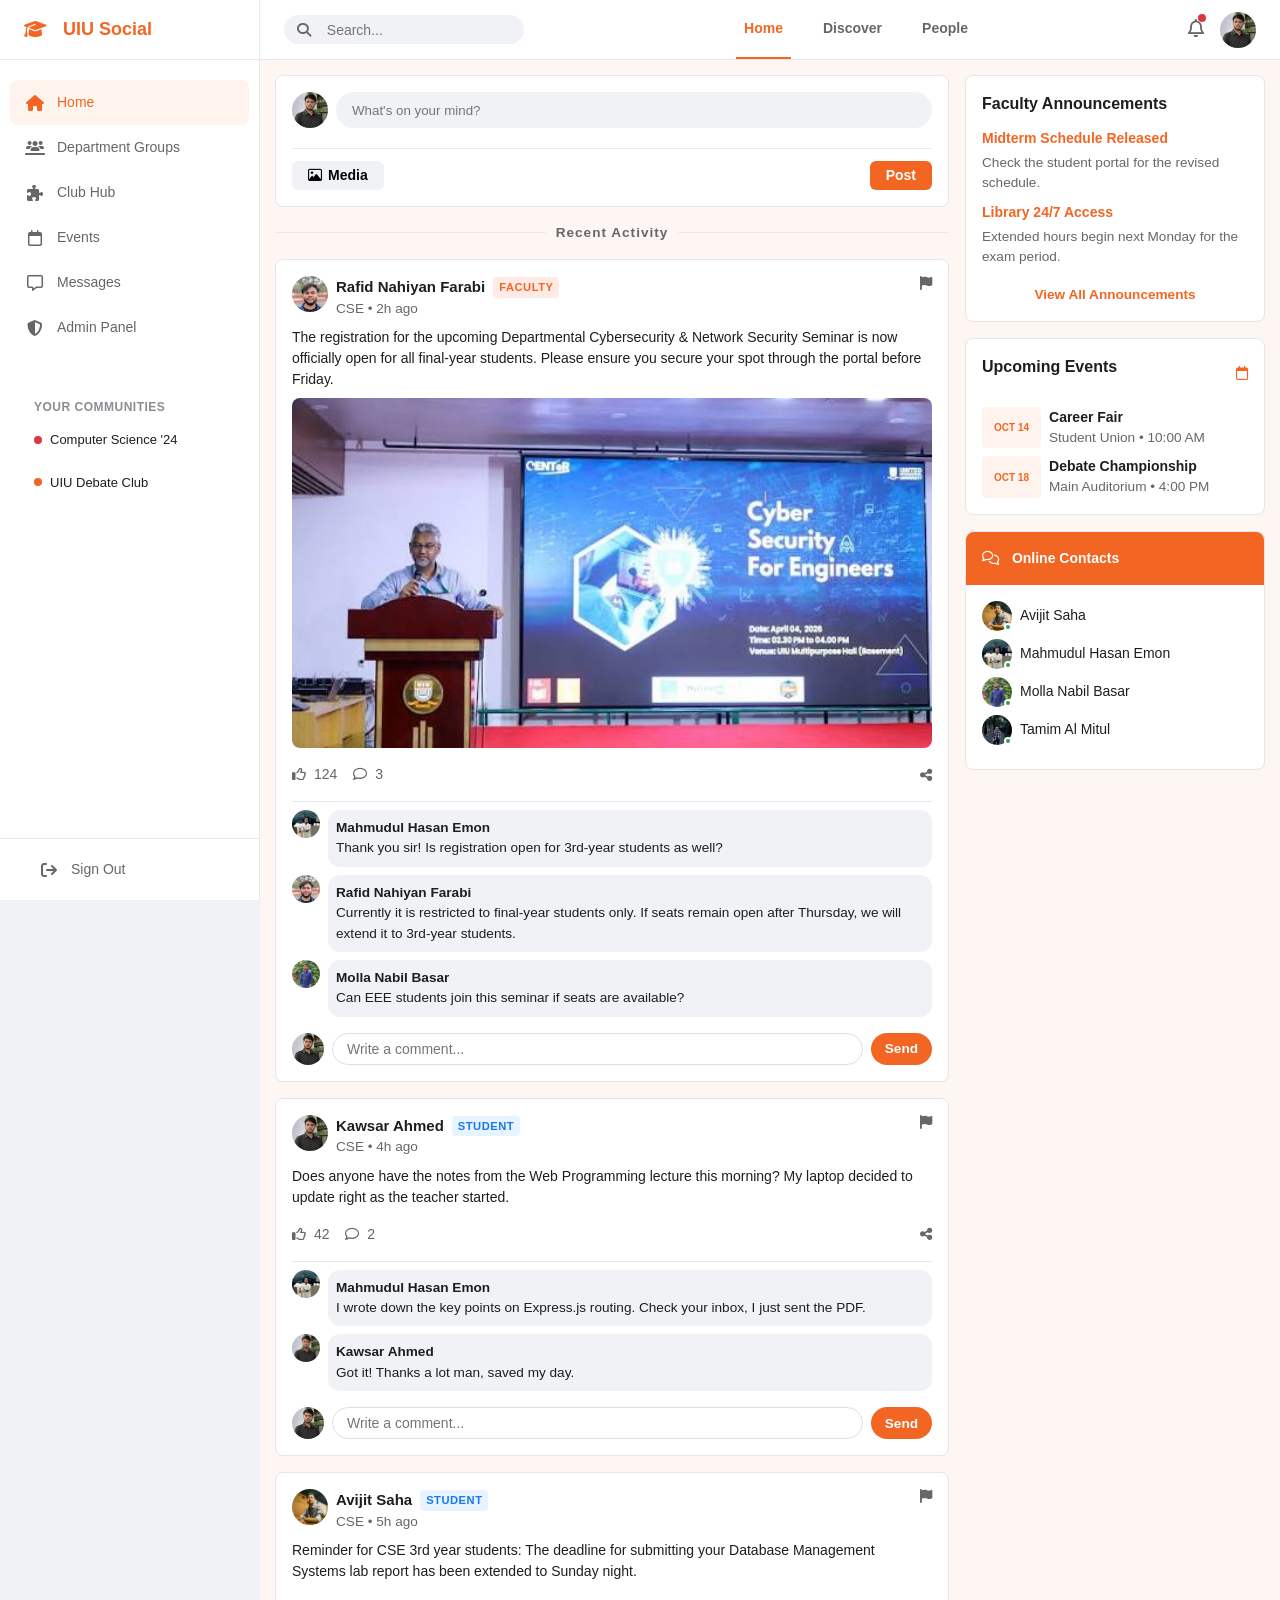
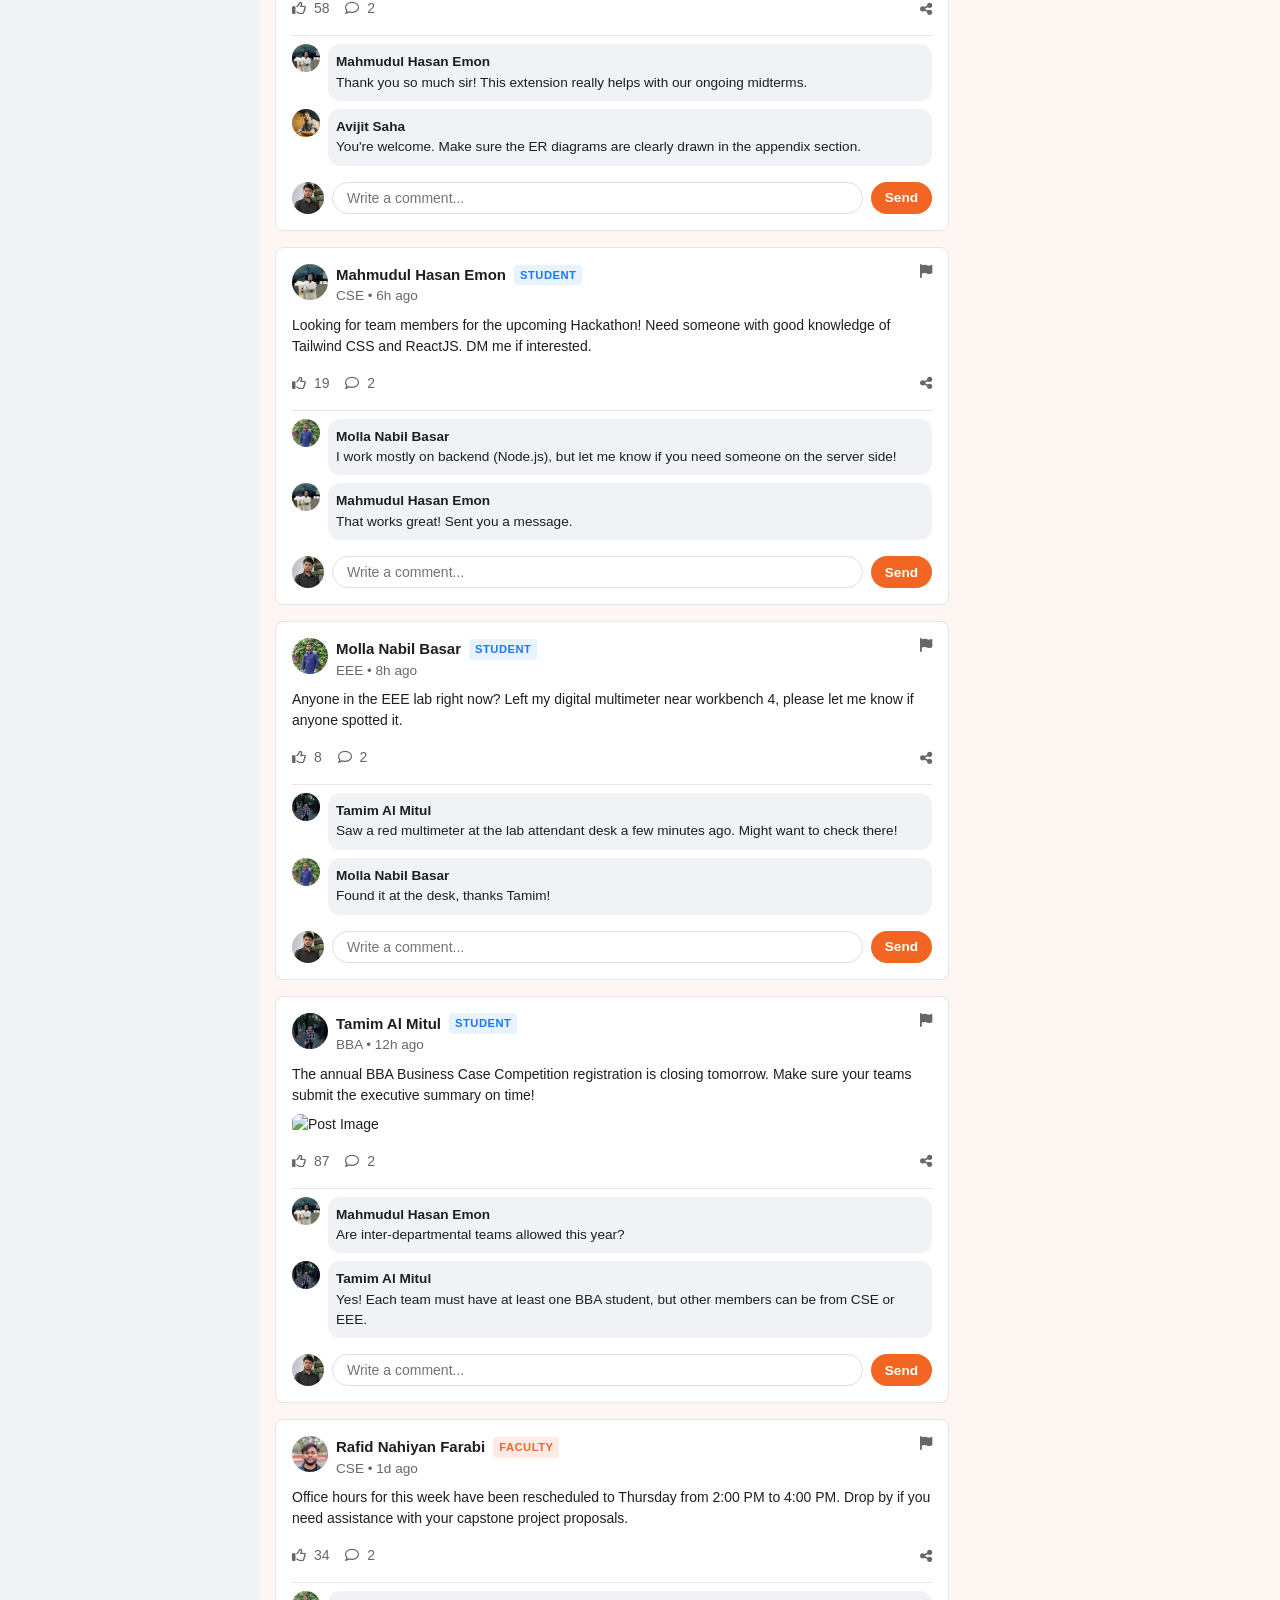
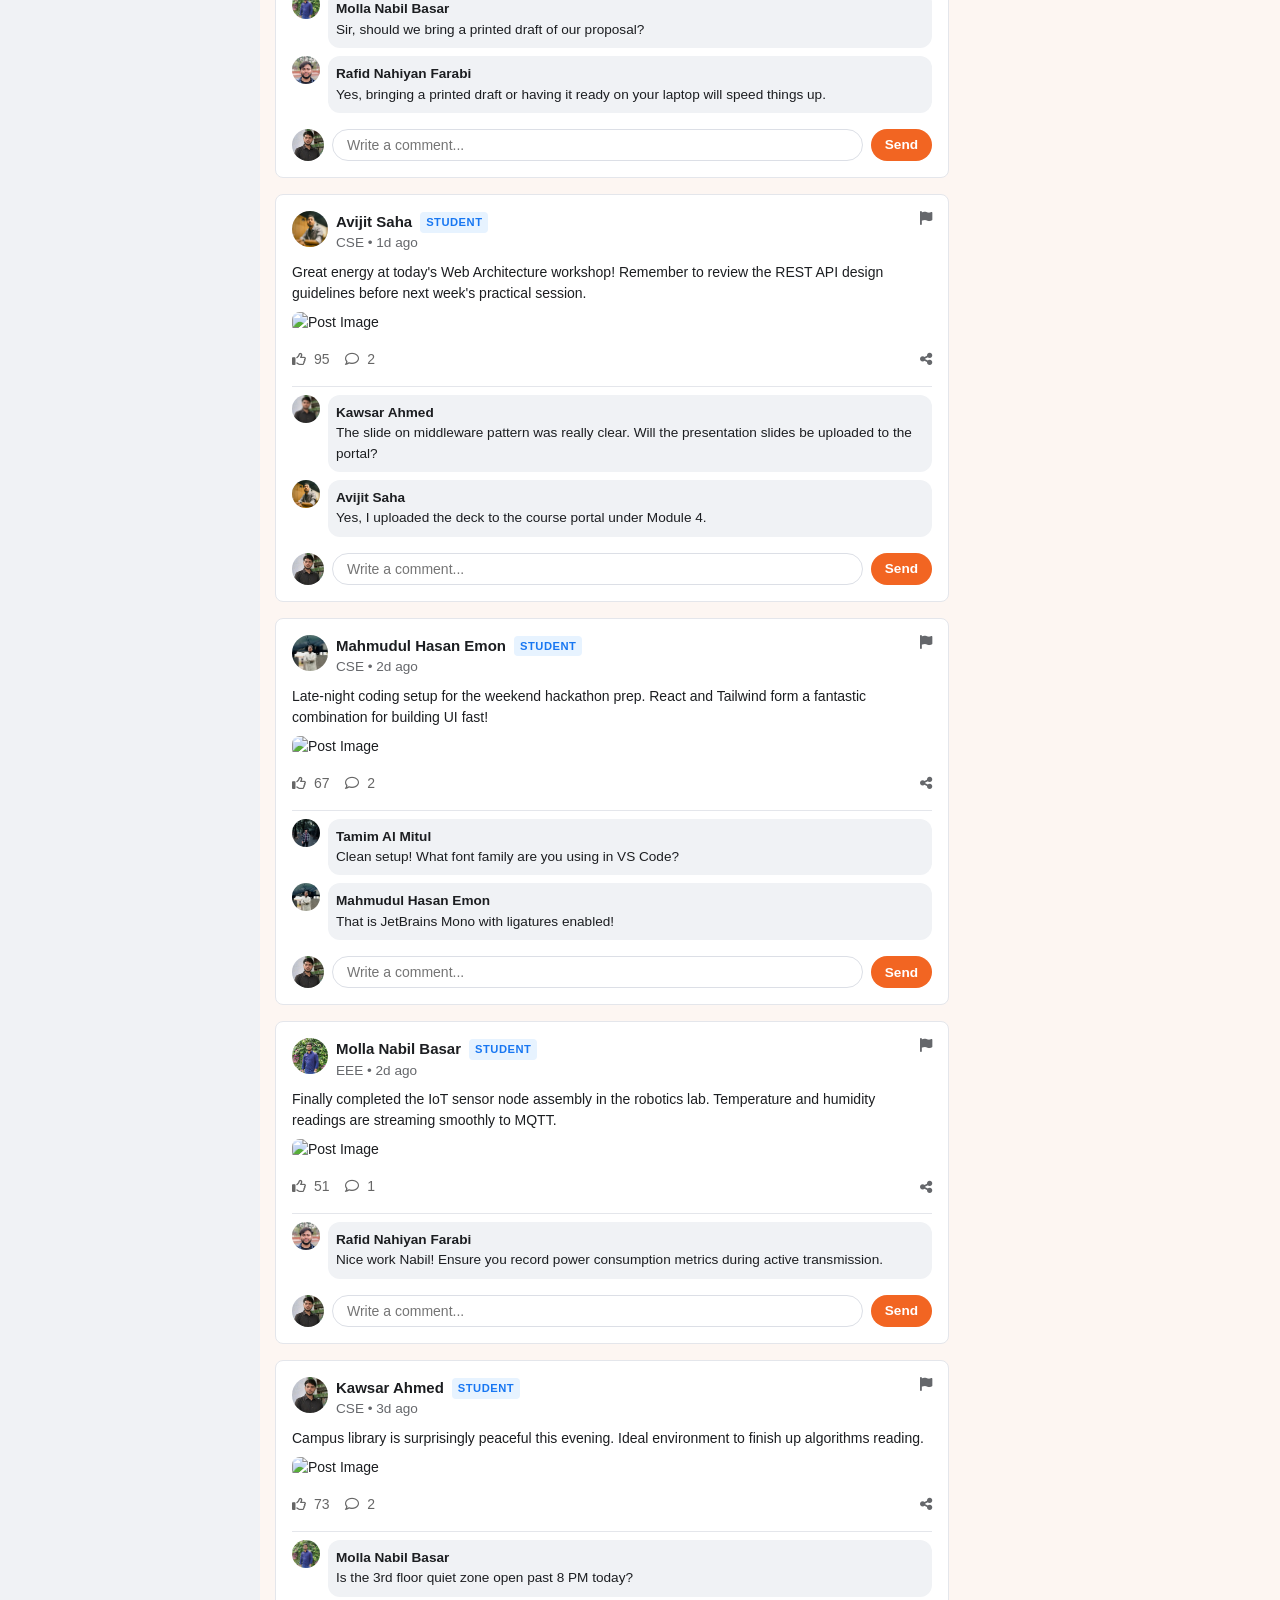
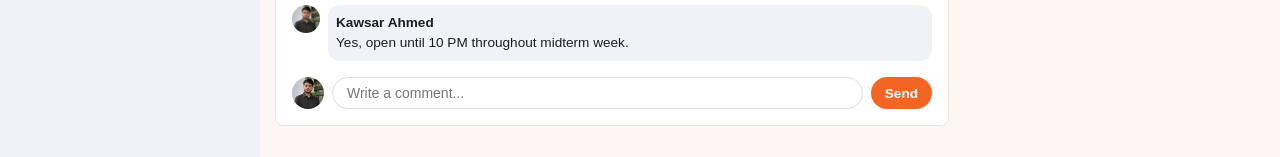
==== index.html @ 1beff81a "home feed, club hub, club detail, login, register, profile, and message page - home page feed with d" ====
<!DOCTYPE html>
<html lang="en">

<head>
    <meta charset="UTF-8">
    <meta name="viewport" content="width=device-width, initial-scale=1.0">
    <title>UIU Social - Home</title>
    <link rel="stylesheet" href="css/style.css">
    <link rel="stylesheet" href="https://cdnjs.cloudflare.com/ajax/libs/font-awesome/6.4.0/css/all.min.css">

</head>

<body>
    <div class="app-container">
        <!-- Sidebar -->
        <aside class="sidebar">
            <div class="sidebar-logo">
                <i class="fa-solid fa-graduation-cap mr-2 text-primary"></i>
                <div>
                    <a href="/index.html">UIU Social</a>
                    <!-- <div style="font-size: 10px; font-weight: normal; color: var(--text-muted); margin-top:2px; letter-spacing: 1px;">ACADEMIC COMMUNITY</div> -->
                </div>
            </div>
            <nav class="sidebar-nav">
                <a href="index.html" class="nav-item active">
                    <i class="fa-solid fa-house"></i> Home
                </a>
                <a href="groups.html" class="nav-item">
                    <i class="fa-solid fa-users-line"></i> Department Groups
                </a>
                <a href="club_hub.html" class="nav-item">
                    <i class="fa-solid fa-puzzle-piece"></i> Club Hub
                </a>
                <a href="events.html" class="nav-item">
                    <i class="fa-regular fa-calendar"></i> Events
                </a>
                <a href="messages.html" class="nav-item">
                    <i class="fa-regular fa-message"></i> Messages
                </a>
                <a href="admin.html" class="nav-item">
                    <i class="fa-solid fa-shield-halved"></i> Admin Panel
                </a>

                <div class="sidebar-section">
                    <h4 class="section-title">YOUR COMMUNITIES</h4>
                    <ul class="community-list">
                        <li><span class="dot text-danger"></span> Computer Science '24</li>
                        <li><span class="dot text-primary"></span> UIU Debate Club</li>
                    </ul>
                </div>
            </nav>
            <div class="sidebar-footer">
                <a href="login.html" class="nav-item sign-out text-danger">
                    <i class="fa-solid fa-arrow-right-from-bracket"></i> Sign Out
                </a>
            </div>
        </aside>

        <!-- Main Content -->
        <main class="main-content-container">
            <!-- Header -->
            <header class="top-header">
                <div class="search-bar">
                    <i class="fa-solid fa-magnifying-glass"></i>
                    <input type="text" placeholder="Search..." id="search-input">
                </div>

                <div class="header-nav-tabs">
                    <a href="#" class="tab active" data-view="home">Home</a>
                    <a href="#" class="tab" data-view="discover">Discover</a>
                    <a href="#" class="tab" data-view="people">People</a>
                </div>

                <div class="header-actions">
                    <div class="header-icon">
                        <i class="fa-regular fa-bell"></i>
                        <span class="notification-badge"></span>
                    </div>
                    <div class="header-user">
                        <img src="/assets/images/students/kawsar.png?img=11" alt="User Avatar" class="avatar">
                    </div>
                </div>
            </header>
            <div class="main-content">

                <!-- Page Content -->
                <div class="page-content d-flex justify-content-center gap-3">
                    <!-- Dynamic View Container -->
                    <div id="main-view-container" style="flex: 1;"></div>

                    <!-- Right Sidebar -->
                    <div class="right-sidebar" id="right-sidebar" style="max-width: 300px;">
                        <div class="card mb-3">
                            <h4 class="card-title">Faculty Announcements</h4>
                            <div class="announcement">
                                <div class="fw-600 text-primary mb-1">Midterm Schedule Released</div>
                                <p class="text-muted text-sm m-0">Check the student portal for the revised schedule.</p>
                            </div>
                            <div class="announcement mt-2">
                                <div class="fw-600 text-primary mb-1">Library 24/7 Access</div>
                                <p class="text-muted text-sm m-0">Extended hours begin next Monday for the exam period.
                                </p>
                            </div>
                            <div class="text-center mt-3">
                                <a href="#" class="text-primary fw-600 text-sm">View All Announcements</a>
                            </div>
                        </div>

                        <div class="card mb-3">
                            <div class="d-flex justify-content-between align-items-center mb-3">
                                <h4 class="card-title m-0">Upcoming Events</h4>
                                <i class="fa-regular fa-calendar text-primary"></i>
                            </div>
                            <div class="event-item d-flex gap-2 mb-2">
                                <div class="event-date fw-600 text-primary">
                                    <span>OCT 14</span>
                                </div>
                                <div>
                                    <div class="fw-600">Career Fair</div>
                                    <div class="text-muted text-sm">Student Union • 10:00 AM</div>
                                </div>
                            </div>
                            <div class="event-item d-flex gap-2">
                                <div class="event-date fw-600 text-primary">
                                    <span>OCT 18</span>
                                </div>
                                <div>
                                    <div class="fw-600">Debate Championship</div>
                                    <div class="text-muted text-sm">Main Auditorium • 4:00 PM</div>
                                </div>
                            </div>
                        </div>

                        <div class="card p-0">
                            <div class="p-3 bg-primary text-white"
                                style="border-radius: var(--radius-md) var(--radius-md) 0 0; background-color: var(--primary-color);">
                                <h4 class="m-0" style="color: #fff;"><i class="fa-regular fa-comments mr-2"></i> Online
                                    Contacts</h4>
                            </div>
                            <div class="p-3">
                                <div class="contact-item d-flex align-items-center gap-2 mb-2 user-profile-link"
                                    data-user-id="2">
                                    <div class="position-relative">
                                        <img src="/assets/images/students/avijit.png?img=15" class="avatar"
                                            style="width:30px;height:30px;" alt="Contact">
                                        <span class="online-indicator"></span>
                                    </div>
                                    <span>Avijit Saha</span>
                                </div>
                                <div class="contact-item d-flex align-items-center gap-2 mb-2 user-profile-link"
                                    data-user-id="3">
                                    <div class="position-relative">
                                        <img src="/assets/images/students/emon.png?img=20" class="avatar"
                                            style="width:30px;height:30px;" alt="Contact">
                                        <span class="online-indicator"></span>
                                    </div>
                                    <span>Mahmudul Hasan Emon</span>
                                </div>
                                <div class="contact-item d-flex align-items-center gap-2 mb-2 user-profile-link"
                                    data-user-id="4">
                                    <div class="position-relative">
                                        <img src="/assets/images/students/nabil.png?img=20" class="avatar"
                                            style="width:30px;height:30px;" alt="Contact">
                                        <span class="online-indicator"></span>
                                    </div>
                                    <span>Molla Nabil Basar</span>
                                </div>
                                <div class="contact-item d-flex align-items-center gap-2 mb-2 user-profile-link"
                                    data-user-id="5">
                                    <div class="position-relative">
                                        <img src="/assets/images/students/mitul.png?img=20" class="avatar"
                                            style="width:30px;height:30px;" alt="Contact">
                                        <span class="online-indicator"></span>
                                    </div>
                                    <span>Tamim Al Mitul</span>
                                </div>
                            </div>
                        </div>
                    </div>
                </div>
            </div>
        </main>
        <div class="people-grid" id="peopleCardsContainer">
            <!-- by js -->
        </div>
    </div>

    <!-- Report Modal -->
    <div id="reportModal" class="report-modal" style="display: none;">
        <div class="report-modal-content">
            <div class="report-modal-header">
                <h3><i class="fa-solid fa-flag" style="color: #dc3545;"></i> Report Post</h3>
                <button class="report-modal-close" id="reportModalClose">&times;</button>
            </div>
            <div class="report-modal-body">
                <p class="report-modal-subtitle">Why are you reporting this post?</p>

                <div class="report-options">
                    <label class="report-option">
                        <input type="radio" name="reportReason" value="spam">
                        <div class="report-option-content">
                            <i class="fa-solid fa-bullhorn"></i>
                            <div>
                                <span class="report-option-title">Spam / Advertising</span>
                                <span class="report-option-desc">Unsolicited commercial content or repetitive
                                    messages</span>
                            </div>
                        </div>
                    </label>

                    <label class="report-option">
                        <input type="radio" name="reportReason" value="harassment">
                        <div class="report-option-content">
                            <i class="fa-solid fa-user-slash"></i>
                            <div>
                                <span class="report-option-title">Harassment or Bullying</span>
                                <span class="report-option-desc">Targeted harassment, threats, or abusive
                                    behavior</span>
                            </div>
                        </div>
                    </label>

                    <label class="report-option">
                        <input type="radio" name="reportReason" value="copyright">
                        <div class="report-option-content">
                            <i class="fa-regular fa-copyright"></i>
                            <div>
                                <span class="report-option-title">Copyright Infringement</span>
                                <span class="report-option-desc">Unauthorized use of copyrighted material</span>
                            </div>
                        </div>
                    </label>

                    <label class="report-option">
                        <input type="radio" name="reportReason" value="hate_speech">
                        <div class="report-option-content">
                            <i class="fa-solid fa-circle-exclamation"></i>
                            <div>
                                <span class="report-option-title">Hate Speech</span>
                                <span class="report-option-desc">Content that promotes discrimination or
                                    hostility</span>
                            </div>
                        </div>
                    </label>

                    <label class="report-option">
                        <input type="radio" name="reportReason" value="misinformation">
                        <div class="report-option-content">
                            <i class="fa-solid fa-triangle-exclamation"></i>
                            <div>
                                <span class="report-option-title">Misinformation</span>
                                <span class="report-option-desc">False or misleading information</span>
                            </div>
                        </div>
                    </label>

                    <label class="report-option">
                        <input type="radio" name="reportReason" value="other">
                        <div class="report-option-content">
                            <i class="fa-solid fa-ellipsis"></i>
                            <div>
                                <span class="report-option-title">Other</span>
                                <span class="report-option-desc">Something not covered above</span>
                            </div>
                        </div>
                    </label>
                </div>

                <div class="report-additional-details" id="reportAdditionalDetails" style="display: none;">
                    <label for="reportDetails">Additional details (optional):</label>
                    <textarea id="reportDetails" placeholder="Provide more information about this report..."
                        rows="3"></textarea>
                </div>
            </div>
            <div class="report-modal-footer">
                <button class="btn btn-outline" id="reportCancelBtn">Cancel</button>
                <button class="btn btn-danger" id="reportSubmitBtn">
                    <i class="fa-solid fa-flag" style="margin-right: 10px;"></i> Submit Report
                </button>
            </div>
        </div>
    </div>

    <script src="js/utils.js"></script>
    <script src="js/main.js"></script>
</body>

</html>
---- css/style.css ----
@import url('https://fonts.googleapis.com/css2?family=Inter:wght@300;400;500;600;700&display=swap');

:root {
  --primary-color: #f06522;
  --primary-hover: #d95a1e;
  --secondary-color: #f7f9fa;
  --text-main: #222222;
  --text-muted: #666666;
  --text-light: #999999;
  --bg-body: #f4f7f6;
  --bg-surface: #ffffff;
  --border-color: #eaeaea;
  --danger-color: #dc3545;
  --success-color: #28a745;
  --warning-color: #ffc107;
  --info-color: #17a2b8;
  --badge-faculty-bg: #e9ecef;
  --badge-faculty-text: #6c757d;
  --badge-student-bg: #cce5ff;
  --badge-student-text: #004085;
  --badge-alumni-bg: #f8d7da;
  --badge-alumni-text: #721c24;
  --font-family: 'Inter', sans-serif;
  --font-size-xs: 12px;
  --font-size-sm: 14px;
  --font-size-base: 16px;
  --font-size-lg: 18px;
  --font-size-xl: 20px;
  --font-size-xxl: 24px;
  --sidebar-width: 260px;
  --header-height: 70px;
  --radius-sm: 4px;
  --radius-md: 8px;
  --radius-lg: 12px;
  --radius-xl: 16px;
  --radius-round: 50%;
  --shadow-sm: 0 1px 2px rgba(0, 0, 0, 0.05);
  --shadow-md: 0 4px 6px rgba(0, 0, 0, 0.05);
  --shadow-lg: 0 10px 15px rgba(0, 0, 0, 0.05);
}

* {
  box-sizing: border-box;
  margin: 0;
  padding: 0;
}

body {
  font-family: var(--font-family);
  background-color: var(--bg-body);
  color: var(--text-main);
  font-size: var(--font-size-sm);
  line-height: 1.5;
  -webkit-font-smoothing: antialiased;
}

a {
  text-decoration: none;
  color: inherit;
}

ul,
ol {
  list-style: none;
}

img {
  max-width: 100%;
  height: auto;
  display: block;
}

button {
  cursor: pointer;
  font-family: inherit;
  border: none;
  background: none;
}

input,
textarea,
select {
  font-family: inherit;
}

.d-flex {
  display: flex;
}

.flex-column {
  flex-direction: column;
}

.align-items-center {
  align-items: center;
}

.justify-content-between {
  justify-content: space-between;
}

.justify-content-center {
  justify-content: center;
}

.gap-1 {
  gap: 8px;
}

.gap-2 {
  gap: 16px;
}

.gap-3 {
  gap: 24px;
}

.w-100 {
  width: 100%;
}

.h-100 {
  height: 100%;
}

.text-primary {
  color: var(--primary-color);
}

.text-muted {
  color: var(--text-muted);
}

.text-danger {
  color: var(--danger-color);
}

.text-success {
  color: var(--success-color);
}

.fw-500 {
  font-weight: 500;
}

.fw-600 {
  font-weight: 600;
}

.fw-700 {
  font-weight: 700;
}

.card {
  background-color: var(--bg-surface);
  border: 1px solid var(--border-color);
  border-radius: var(--radius-md);
  padding: 20px;
  display: flex;
  flex-direction: column;
}

.btn {
  display: inline-flex;
  align-items: center;
  justify-content: center;
  padding: 8px 16px;
  border-radius: var(--radius-sm);
  font-weight: 500;
  font-size: var(--font-size-sm);
  transition: all 0.2s ease;
}

.btn-primary {
  background-color: var(--primary-color);
  color: white;
}

.btn-primary:hover {
  background-color: var(--primary-hover);
}

.btn-outline {
  background-color: transparent;
  border: 1px solid var(--border-color);
  color: var(--text-main);
}

.btn-outline:hover {
  border-color: var(--primary-color);
  color: var(--primary-color);
}

.badge {
  padding: 4px 8px;
  border-radius: var(--radius-sm);
  font-size: 11px;
  font-weight: 600;
  text-transform: uppercase;
  letter-spacing: 0.5px;
}

.avatar {
  width: 40px;
  height: 40px;
  border-radius: var(--radius-round);
  object-fit: cover;
}

.app-container {
  display: flex;
  min-height: 100vh;
}

.sidebar {
  width: var(--sidebar-width);
  background-color: var(--bg-surface);
  border-right: 1px solid var(--border-color);
  display: flex;
  flex-direction: column;
  position: fixed;
  top: 0;
  left: 0;
  height: 100vh;
  z-index: 100;
  width: 260px;
}

.sidebar-logo {
  padding: 10px 24px;
  height: 60px;
  font-size: var(--font-size-lg);
  font-weight: 700;
  color: var(--primary-color);
  display: flex;
  align-items: center;
  gap: 8px;
  border-bottom: 1px solid var(--border-color);
}

.sidebar-nav {
  flex: 1;
  padding: 20px 10px;
  overflow-y: auto;
}

.nav-item {
  display: flex;
  align-items: center;
  gap: 12px;
  padding: 12px 15px;
  color: var(--text-muted);
  font-weight: 500;
  transition: all 0.2s;
}

.nav-item:hover {
  background-color: var(--secondary-color);
  color: var(--primary-color);
  border-radius: 8px;
}

.nav-item.active {
  color: var(--primary-color);
  background-color: #fff4ed;
  border-radius: 8px;
}

.nav-item i {
  width: 20px;
  text-align: center;
  font-size: 16px;
}

.sidebar-footer {
  padding: 8px 24px;
  border-top: 1px solid var(--border-color);
}

.top-header {
  height: var(--header-height);
  background-color: var(--bg-surface);
  border-bottom: 1px solid var(--border-color);
  display: flex;
  align-items: center;
  justify-content: space-between;
  padding: 0 32px;
  position: sticky;
  top: 0;
  z-index: 90;
}

.search-bar {
  display: flex;
  align-items: center;
  background-color: var(--bg-body);
  border-radius: var(--radius-md);
  padding: 8px 16px;
  width: 300px;
}

.search-bar i {
  color: var(--text-muted);
  margin-right: 8px;
}

.search-bar input {
  border: none;
  background: transparent;
  width: 100%;
  outline: none;
  font-size: var(--font-size-sm);
}

.header-actions {
  display: flex;
  align-items: center;
  gap: 20px;
}

.header-icon {
  color: var(--text-muted);
  font-size: 18px;
  cursor: pointer;
  position: relative;
}

.header-icon:hover {
  color: var(--primary-color);
}

.header-user {
  display: flex;
  align-items: center;
  gap: 12px;
  cursor: pointer;
}

.header-user-info {
  display: flex;
  flex-direction: column;
  align-items: flex-end;
}

.header-user-name {
  font-weight: 600;
  font-size: 13px;
}

.header-user-role {
  font-size: 11px;
  color: var(--primary-color);
  text-transform: uppercase;
}

.page-content {
  padding: 15px;
}

.sidebar-section {
  padding: 24px;
}

.section-title {
  font-size: 11px;
  text-transform: uppercase;
  color: var(--text-light);
  letter-spacing: 0.5px;
  margin-bottom: 12px;
}

.community-list li {
  margin-bottom: 10px;
  font-size: 13px;
  font-weight: 500;
  display: flex;
  align-items: center;
  gap: 8px;
}

.dot {
  width: 8px;
  height: 8px;
  border-radius: var(--radius-round);
  display: inline-block;
}

.dot.text-danger {
  background-color: var(--danger-color);
}

.dot.text-primary {
  background-color: var(--primary-color);
}

.header-nav-tabs {
  display: flex;
  gap: 30px;
  height: 100%;
}

.header-nav-tabs .tab {
  display: flex;
  align-items: center;
  font-weight: 500;
  color: var(--text-muted);
  border-bottom: 2px solid transparent;
}

.header-nav-tabs .tab.active {
  color: var(--primary-color);
  border-bottom: 2px solid var(--primary-color);
}

.notification-badge {
  position: absolute;
  top: -2px;
  right: -2px;
  width: 8px;
  height: 8px;
  background-color: var(--danger-color);
  border-radius: var(--radius-round);
}

.feed-section {
  width: 100%;
  margin-left: auto;
  margin-right: auto;
}

.right-sidebar {
  flex: 1;
  max-width: 350px;
}

.post-input {
  width: 100%;
  border: 1px solid var(--border-color);
  border-radius: var(--radius-md);
  padding: 10px 16px;
  background-color: var(--bg-body);
}

.post-actions {
  display: flex;
  justify-content: space-between;
  align-items: center;
  margin-top: 12px;
  border-top: 1px solid var(--border-color);
  padding-top: 12px;
}

.btn-action {
  color: var(--text-muted);
}

.btn-action:hover {
  background-color: var(--bg-body);
  color: var(--primary-color);
}

.recent-activity-divider {
  display: flex;
  align-items: center;
  text-align: center;
  color: var(--text-light);
  font-size: 11px;
  font-weight: 600;
  letter-spacing: 1px;
}

.recent-activity-divider::before,
.recent-activity-divider::after {
  content: '';
  flex: 1;
  border-bottom: 1px solid var(--border-color);
}

.recent-activity-divider span {
  padding: 0 10px;
}

.badge.faculty {
  background-color: var(--badge-faculty-bg);
  color: var(--badge-faculty-text);
}

.badge.student {
  background-color: var(--badge-student-bg);
  color: var(--badge-student-text);
}

.post-author {
  font-weight: 600;
  font-size: 15px;
  display: flex;
  align-items: center;
  gap: 8px;
}

.post-meta {
  font-size: 12px;
  color: var(--text-muted);
}

.post-image {
  border-radius: var(--radius-md);
  width: 100%;
  object-fit: cover;
}

.post-stat {
  font-size: 14px;
  color: var(--text-muted);
  cursor: pointer;
}

.post-stat i {
  margin-right: 4px;
}

.mb-1 {
  margin-bottom: 4px;
}

.mb-2 {
  margin-bottom: 8px;
}

.mb-3 {
  margin-bottom: 16px;
}

.mb-4 {
  margin-bottom: 24px;
}

.mt-2 {
  margin-top: 8px;
}

.mt-3 {
  margin-top: 16px;
}

.mt-4 {
  margin-top: 24px;
}

.p-0 {
  padding: 0 !important;
}

.p-3 {
  padding: 16px !important;
}

.text-sm {
  font-size: 12px;
}

.text-center {
  text-align: center;
}

.bg-primary {
  background-color: var(--primary-color);
}

.text-white {
  color: white !important;
}

.position-relative {
  position: relative;
}

.mr-2 {
  margin-right: 8px;
}

.event-date {
  background-color: #fff4ed;
  color: var(--primary-color);
  padding: 8px 12px;
  border-radius: var(--radius-sm);
  display: flex;
  align-items: center;
  justify-content: center;
  flex-direction: column;
  align-items: center;
  min-width: 50px;
}

.event-date span {
  font-size: 10px;
  font-weight: 600;
}

.event-date strong {
  font-size: 18px;
  line-height: 1;
}

.online-indicator {
  position: absolute;
  bottom: 0;
  right: 0;
  width: 10px;
  height: 10px;
  background-color: var(--success-color);
  border: 2px solid white;
  border-radius: var(--radius-round);
}

:root {
  --primary-color: #f26522;
  --radius-md: 8px;
}

body {
  margin: 0;
  font-family: -apple-system, BlinkMacSystemFont, "Segoe UI", Roboto, Helvetica, Arial, sans-serif;
  background-color: #f0f2f5;
  color: #1c1e21;
}

.app-container {
  display: flex;
  min-height: 100vh;
}

.sidebar-section {
  margin-top: 1.5rem;
}

.section-title {
  font-size: 0.75rem;
  color: #8a8d91;
  margin-bottom: 0.5rem;
}

.community-list {
  list-style: none;
  padding: 0;
  margin: 0;
  font-size: 0.9rem;
}

.community-list li {
  padding: 0.4rem 0;
  display: flex;
  align-items: center;
  gap: 0.5rem;
}

.dot {
  width: 8px;
  height: 8px;
  border-radius: 50%;
  display: inline-block;
}

.dot.text-danger {
  background-color: #dc3545;
}

.dot.text-primary {
  background-color: var(--primary-color);
}

.top-header {
  background: #fff;
  height: 60px;
  border-bottom: 1px solid #e4e6eb;
  display: flex;
  align-items: center;
  justify-content: space-between;
  padding: 0 1.5rem;
  position: sticky;
  top: 0;
  z-index: 100;
}

.search-bar {
  background: #f0f2f5;
  padding: 0.4rem 0.8rem;
  border-radius: 20px;
  display: flex;
  align-items: center;
  gap: 0.5rem;
  width: 240px;
}

.search-bar input {
  border: none;
  background: transparent;
  outline: none;
  width: 100%;
}

.header-nav-tabs {
  display: flex;
  gap: 1.5rem;
  height: 100%;
}

.header-nav-tabs .tab {
  display: flex;
  align-items: center;
  text-decoration: none;
  color: #65676b;
  font-weight: 600;
  border-bottom: 3px solid transparent;
  padding: 0 0.5rem;
}

.header-nav-tabs .tab.active {
  color: var(--primary-color);
  border-bottom-color: var(--primary-color);
}

.header-actions {
  display: flex;
  align-items: center;
  gap: 1rem;
}

.avatar {
  width: 36px;
  height: 36px;
  border-radius: 50%;
  object-fit: cover;
}

.d-flex {
  display: flex;
}

.justify-content-center {
  justify-content: center;
}

.justify-content-between {
  justify-content: space-between;
}

.align-items-center {
  align-items: center;
}

.align-items-start {
  align-items: flex-start;
}

.flex-column {
  flex-direction: column;
}

.flex-wrap {
  flex-wrap: wrap;
}

.gap-2 {
  gap: 0.5rem;
}

.gap-3 {
  gap: 1rem;
}

.mb-1 {
  margin-bottom: 0.25rem;
}

.mb-2 {
  margin-bottom: 0.5rem;
}

.mb-3 {
  margin-bottom: 1rem;
}

.mt-2 {
  margin-top: 0.5rem;
}

.mt-3 {
  margin-top: 1rem;
}

.m-0 {
  margin: 0;
}

.p-0 {
  padding: 0 !important;
}

.p-3 {
  padding: 1rem;
}

.card {
  background: #fff;
  border-radius: var(--radius-md);
  padding: 1rem;
  border: 1px solid #e4e6eb;
  box-sizing: border-box;
}

.card-title {
  margin: 0 0 0.75rem 0;
  font-size: 1rem;
}

.right-sidebar {
  width: 280px;
}

.border-top {
  border-top: 1px solid #e4e6eb;
}

.comment-body {
  border-radius: 12px;
  background-color: #f0f2f5;
  padding: 0.5rem;
  flex: 1;
}

.comment-input {
  width: 100%;
  padding: 6px 14px;
  border: 1px solid #dcdfe6;
  outline: none;
  box-sizing: border-box;
}

.comment-input:focus {
  border-color: var(--primary-color);
}

.post-input {
  width: 100%;
  border: none;
  background: #f0f2f5;
  border-radius: 20px;
  padding: 0.5rem 1rem;
  outline: none;
}

.btn {
  border: none;
  padding: 0.4rem 1rem;
  border-radius: 6px;
  cursor: pointer;
  font-weight: 600;
}

.btn-primary {
  background-color: var(--primary-color);
  color: #fff;
}

.btn-action {
  background-color: #f0f2f5;
  color: #050505;
}

.btn-sm {
  padding: 0.25rem 0.6rem;
  font-size: 0.85rem;
}

.badge {
  font-size: 0.7rem;
  padding: 2px 6px;
  border-radius: 4px;
  font-weight: bold;
}

.badge.faculty {
  background: #ffebe6;
  color: var(--primary-color);
}

.badge.student {
  background: #e7f3ff;
  color: #1877f2;
}

.text-primary {
  color: var(--primary-color);
}

.text-muted {
  color: #65676b;
}

.text-sm {
  font-size: 0.85rem;
}

.fw-600 {
  font-weight: 600;
}

.w-100 {
  width: 100%;
}

.post-image {
  width: 100%;
  max-height: 350px;
  object-fit: cover;
  border-radius: var(--radius-md);
}

.online-indicator {
  width: 8px;
  height: 8px;
  background: #31a24c;
  border-radius: 50%;
  position: absolute;
  bottom: 0;
  right: 0;
  border: 2px solid #fff;
}

.position-relative {
  position: relative;
}

.people-grid {
  display: flex;
  flex-wrap: wrap;
  gap: 1rem;
}

.person-card {
  flex: 1 1 calc(50% - 0.5rem);
  min-width: 220px;
  background: #fff;
  border-radius: 8px;
  padding: 1rem;
  border: 1px solid #e4e6eb;
  display: flex;
  flex-direction: column;
  align-items: center;
  text-align: center;
  transition: 0.1s;
}

.person-card:hover {
  border-color: var(--primary-color);
}

.main-content-container {
  margin-left: var(--sidebar-width);
  width: calc(100% - var(--sidebar-width));
  min-height: 100vh;
  box-sizing: border-box;
  flex: 1;
}

.top-header {
  width: 100%;
}

.main-content {
  width: 100%;
  margin: 0;
  display: flex;
  flex-direction: column;
  background-color: #fdf6f2;
  min-height: 100vh;
  box-sizing: border-box;
}

.app-container>.main-content {
  margin-left: var(--sidebar-width);
  width: calc(100% - var(--sidebar-width));
}

.user-profile-link,
[data-user-id],
.header-user,
.header-user .avatar,
.chat-avatar-wrapper,
.contact-item {
  cursor: pointer;
}

.category-pills {
  display: flex;
  gap: 12px;
  flex-wrap: wrap;
}

.category-pills .pill {
  padding: 8px 16px;
  border-radius: 20px;
  background-color: #fae6d8;
  color: #8c3b16;
  border: none;
  font-size: 13px;
  font-weight: 600;
  cursor: pointer;
  transition: all 0.2s ease;
}

.category-pills .pill:hover {
  background-color: #f5d4bf;
}

.category-pills .pill.active {
  background-color: #f57c00;
  color: white;
}

.report-modal {
  position: fixed;
  top: 0;
  left: 0;
  width: 100%;
  height: 100%;
  background: rgba(0, 0, 0, 0.6);
  backdrop-filter: blur(4px);
  z-index: 9999;
  display: none;
  align-items: center;
  justify-content: center;
  animation: fadeIn 0.3s ease;
}

.report-modal.show {
  display: flex;
}

.report-modal-content {
  background: #fff;
  border-radius: 16px;
  max-width: 520px;
  width: 90%;
  max-height: 90vh;
  overflow-y: auto;
  box-shadow: 0 20px 60px rgba(0, 0, 0, 0.3);
  animation: slideUp 0.3s ease;
}

.report-modal-header {
  display: flex;
  align-items: center;
  justify-content: space-between;
  padding: 20px 24px;
  border-bottom: 1px solid #e4e6eb;
}

.report-modal-header h3 {
  margin: 0;
  font-size: 18px;
  display: flex;
  align-items: center;
  gap: 10px;
}

.report-modal-close {
  background: none;
  border: none;
  font-size: 28px;
  color: #65676b;
  cursor: pointer;
  padding: 0 4px;
  transition: color 0.2s;
}

.report-modal-close:hover {
  color: #1c1e21;
}

.report-modal-body {
  padding: 20px 24px;
}

.report-modal-subtitle {
  color: #65676b;
  font-size: 14px;
  margin: 0 0 16px 0;
}

.report-options {
  display: flex;
  flex-direction: column;
  gap: 8px;
}

.report-option {
  display: block;
  padding: 12px 16px;
  border: 2px solid #e4e6eb;
  border-radius: 12px;
  cursor: pointer;
  transition: all 0.2s ease;
}

.report-option:hover {
  border-color: #f26522;
  background: #fdf6f2;
}

.report-option input[type="radio"] {
  display: none;
}

.report-option:has(input:checked) {
  border-color: #f26522;
  background: #fdf6f2;
  box-shadow: 0 0 0 4px rgba(242, 101, 34, 0.1);
}

.report-option-content {
  display: flex;
  align-items: center;
  gap: 12px;
}

.report-option-content i {
  font-size: 20px;
  color: #65676b;
  width: 24px;
  text-align: center;
}

.report-option:has(input:checked) .report-option-content i {
  color: #f26522;
}

.report-option-title {
  display: block;
  font-weight: 600;
  font-size: 14px;
  color: #1c1e21;
}

.report-option-desc {
  display: block;
  font-size: 12px;
  color: #65676b;
  margin-top: 2px;
}

.report-additional-details {
  margin-top: 16px;
  padding-top: 16px;
  border-top: 1px solid #e4e6eb;
}

.report-additional-details label {
  display: block;
  font-weight: 500;
  font-size: 13px;
  color: #1c1e21;
  margin-bottom: 6px;
}

.report-additional-details textarea {
  width: 100%;
  padding: 10px 12px;
  border: 2px solid #e4e6eb;
  border-radius: 8px;
  font-family: inherit;
  font-size: 14px;
  resize: vertical;
  min-height: 80px;
  transition: border-color 0.2s;
}

.report-additional-details textarea:focus {
  outline: none;
  border-color: #f26522;
}

.report-modal-footer {
  padding: 16px 24px 24px;
  border-top: 1px solid #e4e6eb;
  display: flex;
  justify-content: flex-end;
  gap: 12px;
}

.report-modal-footer .btn {
  padding: 8px 20px;
  border-radius: 8px;
  font-size: 14px;
  font-weight: 600;
}

.report-modal-footer .btn-danger {
  background-color: #dc3545;
  color: #fff;
}

.report-modal-footer .btn-danger:hover {
  background-color: #c82333;
}

.report-modal-footer .btn-outline {
  background: transparent;
  border: 2px solid #e4e6eb;
  color: #1c1e21;
}

.report-modal-footer .btn-outline:hover {
  background: #f0f2f5;
}

.report-toast {
  position: fixed;
  bottom: 30px;
  left: 45%;
  background: #28a745;
  color: #fff;
  padding: 12px 24px;
  border-radius: 8px;
  font-weight: 500;
  box-shadow: 0 4px 12px rgba(0, 0, 0, 0.15);
  z-index: 10000;
  display: none;
  align-items: center;
  gap: 10px;
  animation: slideUp 0.3s ease;
}

.report-toast.show {
  display: flex;
}

@keyframes fadeIn {
  from {
    opacity: 0;
  }

  to {
    opacity: 1;
  }
}

@keyframes slideUp {
  from {
    opacity: 0;
    transform: translateY(20px);
  }

  to {
    opacity: 1;
    transform: translateY(0);
  }
}
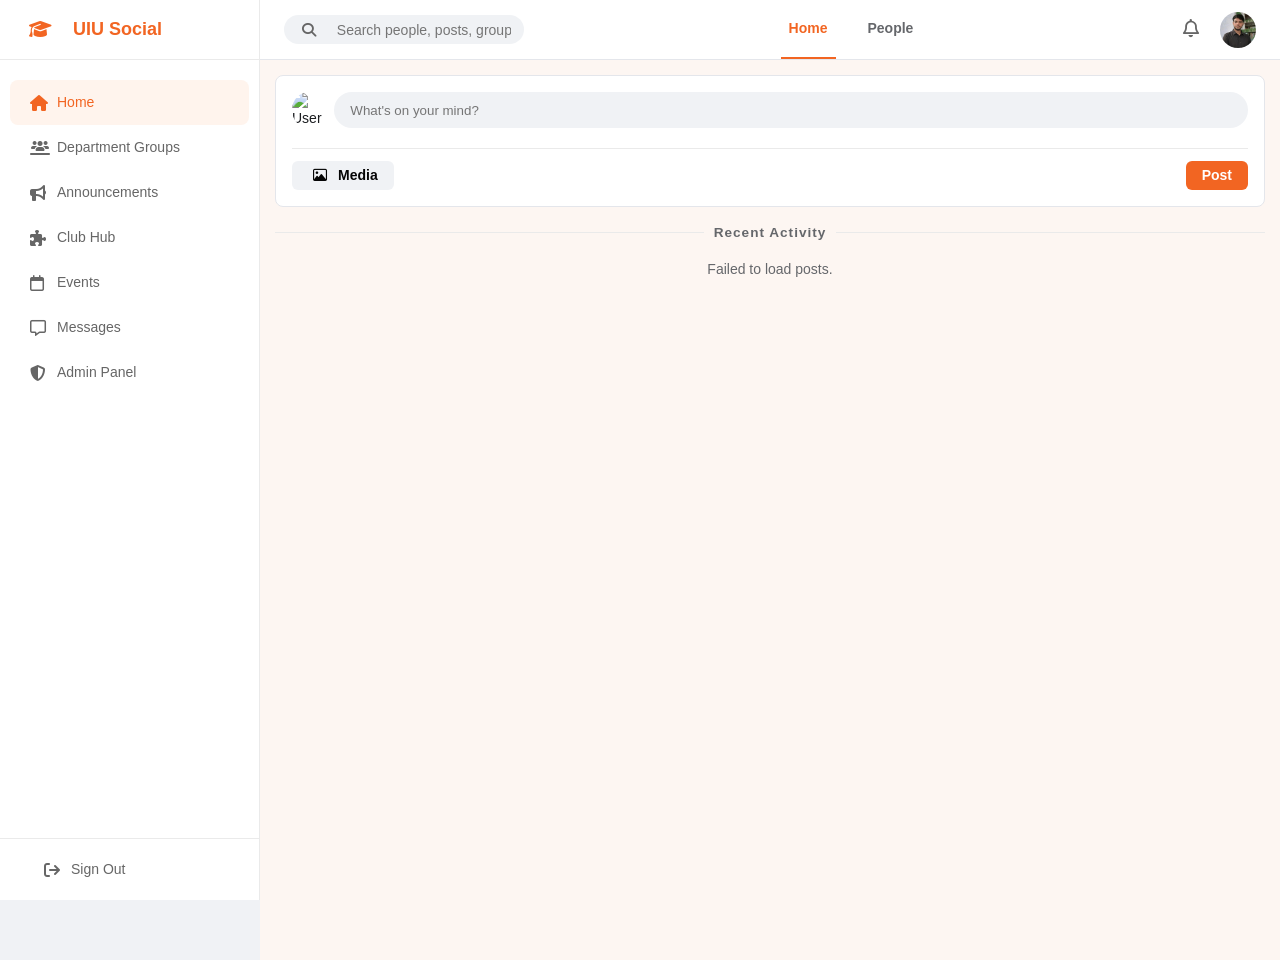
==== commit 9e3aba3c: "update - home, club, club detail, login, register, profile, message, announcement, search, setting, " ====
--- a/index.html
+++ b/index.html
@@ -17,7 +17,7 @@
             <div class="sidebar-logo">
                 <i class="fa-solid fa-graduation-cap mr-2 text-primary"></i>
                 <div>
-                    <a href="/index.html">UIU Social</a>
+                    <a href="/uiusocial/index.html">UIU Social</a>
                     <!-- <div style="font-size: 10px; font-weight: normal; color: var(--text-muted); margin-top:2px; letter-spacing: 1px;">ACADEMIC COMMUNITY</div> -->
                 </div>
             </div>
@@ -28,6 +28,9 @@
                 <a href="groups.html" class="nav-item">
                     <i class="fa-solid fa-users-line"></i> Department Groups
                 </a>
+                <a href="announcements.html" class="nav-item">
+                    <i class="fa-solid fa-bullhorn"></i> Announcements
+                </a>
                 <a href="club_hub.html" class="nav-item">
                     <i class="fa-solid fa-puzzle-piece"></i> Club Hub
                 </a>
@@ -41,13 +44,13 @@
                     <i class="fa-solid fa-shield-halved"></i> Admin Panel
                 </a>
 
-                <div class="sidebar-section">
+                <!-- <div class="sidebar-section">
                     <h4 class="section-title">YOUR COMMUNITIES</h4>
                     <ul class="community-list">
                         <li><span class="dot text-danger"></span> Computer Science '24</li>
                         <li><span class="dot text-primary"></span> UIU Debate Club</li>
                     </ul>
-                </div>
+                </div> -->
             </nav>
             <div class="sidebar-footer">
                 <a href="login.html" class="nav-item sign-out text-danger">
@@ -61,13 +64,12 @@
             <!-- Header -->
             <header class="top-header">
                 <div class="search-bar">
-                    <i class="fa-solid fa-magnifying-glass"></i>
-                    <input type="text" placeholder="Search..." id="search-input">
-                </div>
+    <i class="fa-solid fa-magnifying-glass"></i>
+    <input type="text" placeholder="Search people, posts, groups, clubs, events...">
+</div>
 
                 <div class="header-nav-tabs">
                     <a href="#" class="tab active" data-view="home">Home</a>
-                    <a href="#" class="tab" data-view="discover">Discover</a>
                     <a href="#" class="tab" data-view="people">People</a>
                 </div>
 
@@ -77,7 +79,7 @@
                         <span class="notification-badge"></span>
                     </div>
                     <div class="header-user">
-                        <img src="/assets/images/students/kawsar.png?img=11" alt="User Avatar" class="avatar">
+                        <img src="assets/images/students/kawsar.png?img=11" alt="User Avatar" class="avatar">
                     </div>
                 </div>
             </header>
@@ -89,7 +91,7 @@
                     <div id="main-view-container" style="flex: 1;"></div>
 
                     <!-- Right Sidebar -->
-                    <div class="right-sidebar" id="right-sidebar" style="max-width: 300px;">
+                    <!-- <div class="right-sidebar" id="right-sidebar" style="max-width: 300px;">
                         <div class="card mb-3">
                             <h4 class="card-title">Faculty Announcements</h4>
                             <div class="announcement">
@@ -130,53 +132,7 @@
                                 </div>
                             </div>
                         </div>
-
-                        <div class="card p-0">
-                            <div class="p-3 bg-primary text-white"
-                                style="border-radius: var(--radius-md) var(--radius-md) 0 0; background-color: var(--primary-color);">
-                                <h4 class="m-0" style="color: #fff;"><i class="fa-regular fa-comments mr-2"></i> Online
-                                    Contacts</h4>
-                            </div>
-                            <div class="p-3">
-                                <div class="contact-item d-flex align-items-center gap-2 mb-2 user-profile-link"
-                                    data-user-id="2">
-                                    <div class="position-relative">
-                                        <img src="/assets/images/students/avijit.png?img=15" class="avatar"
-                                            style="width:30px;height:30px;" alt="Contact">
-                                        <span class="online-indicator"></span>
-                                    </div>
-                                    <span>Avijit Saha</span>
-                                </div>
-                                <div class="contact-item d-flex align-items-center gap-2 mb-2 user-profile-link"
-                                    data-user-id="3">
-                                    <div class="position-relative">
-                                        <img src="/assets/images/students/emon.png?img=20" class="avatar"
-                                            style="width:30px;height:30px;" alt="Contact">
-                                        <span class="online-indicator"></span>
-                                    </div>
-                                    <span>Mahmudul Hasan Emon</span>
-                                </div>
-                                <div class="contact-item d-flex align-items-center gap-2 mb-2 user-profile-link"
-                                    data-user-id="4">
-                                    <div class="position-relative">
-                                        <img src="/assets/images/students/nabil.png?img=20" class="avatar"
-                                            style="width:30px;height:30px;" alt="Contact">
-                                        <span class="online-indicator"></span>
-                                    </div>
-                                    <span>Molla Nabil Basar</span>
-                                </div>
-                                <div class="contact-item d-flex align-items-center gap-2 mb-2 user-profile-link"
-                                    data-user-id="5">
-                                    <div class="position-relative">
-                                        <img src="/assets/images/students/mitul.png?img=20" class="avatar"
-                                            style="width:30px;height:30px;" alt="Contact">
-                                        <span class="online-indicator"></span>
-                                    </div>
-                                    <span>Tamim Al Mitul</span>
-                                </div>
-                            </div>
-                        </div>
-                    </div>
+                    </div> -->
                 </div>
             </div>
         </main>
--- a/css/style.css
+++ b/css/style.css
@@ -64,6 +64,10 @@
   list-style: none;
 }
 
+i{
+  padding: 0 5px;
+}
+
 img {
   max-width: 100%;
   height: auto;
@@ -180,6 +184,18 @@
   background-color: var(--primary-hover);
 }
 
+.btn-pending{
+  display: inline-flex;
+  align-items: center;
+  justify-content: center;
+  padding: 8px 16px;
+  border-radius: var(--radius-sm);
+  font-weight: 500;
+  font-size: var(--font-size-sm);
+  transition: all 0.2s ease;
+  background-color: yellow!important;
+}
+
 .btn-outline {
   background-color: transparent;
   border: 1px solid var(--border-color);
@@ -189,6 +205,21 @@
 .btn-outline:hover {
   border-color: var(--primary-color);
   color: var(--primary-color);
+}
+
+.form-control {
+  width: 100%;
+  padding: 12px 16px;
+  border: 1px solid var(--border-color);
+  border-radius: var(--radius-md);
+  font-size: var(--font-size-sm);
+  transition: all 0.2s;
+  box-sizing: border-box;
+}
+
+.form-control:focus {
+  outline: none;
+  border-color: var(--primary-color);
 }
 
 .badge {
@@ -414,12 +445,22 @@
 
 .notification-badge {
   position: absolute;
-  top: -2px;
-  right: -2px;
-  width: 8px;
-  height: 8px;
+  top: -6px;
+  right: -8px;
+  min-width: 16px;
+  height: 16px;
+  padding: 0 4px;
   background-color: var(--danger-color);
-  border-radius: var(--radius-round);
+  color: #fff;
+  font-size: 10px;
+  font-weight: 600;
+  line-height: 16px;
+  text-align: center;
+  border-radius: 8px;
+  box-shadow: 0 0 0 2px var(--bg-surface);
+  display: none;
+  align-items: center;
+  justify-content: center;
 }
 
 .feed-section {
@@ -1256,4 +1297,376 @@
     opacity: 1;
     transform: translateY(0);
   }
+}
+
+/* Pending join banner */
+#pending-join-banner {
+    background: #fff4ed;
+    border-bottom: 2px solid var(--primary-color);
+    color: var(--primary-color);
+    padding: 12px 24px;
+    font-size: 13px;
+    font-weight: 500;
+    text-align: center;
+    display: flex;
+    align-items: center;
+    justify-content: center;
+    gap: 8px;
+    position: sticky;
+    top: var(--header-height);
+    z-index: 89;
+}
+
+/* Notification dropdown panel */
+.notif-panel {
+    position: absolute;
+    top: calc(100% + 8px);
+    right: 0;
+    width: 380px;
+    max-height: 480px;
+    display: flex;
+    flex-direction: column;
+    background: var(--bg-surface);
+    border: 1px solid var(--border-color);
+    border-radius: var(--radius-lg);
+    box-shadow: var(--shadow-lg);
+    z-index: 1000;
+}
+.notif-panel-head {
+    display: flex;
+    align-items: center;
+    justify-content: space-between;
+    gap: 8px;
+    padding: 12px 14px;
+    border-bottom: 1px solid var(--border-color);
+    font-size: 14px;
+}
+.notif-panel-head div { display: flex; align-items: center; gap: 12px; }
+.notif-panel-head button {
+    background: none;
+    border: none;
+    color: var(--primary-color);
+    font-size: 12px;
+    font-family: inherit;
+    cursor: pointer;
+    padding: 0;
+}
+.notif-panel-head a { font-size: 12px; color: var(--text-muted); text-decoration: none; }
+.notif-panel-head a:hover { color: var(--primary-color); }
+.notif-panel-list { overflow-y: auto; }
+.notif-empty { padding: 28px 16px; text-align: center; color: var(--text-light); }
+.notif-empty i { font-size: 24px; margin-bottom: 8px; }
+.notif-item {
+    display: flex;
+    align-items: flex-start;
+    gap: 10px;
+    padding: 12px 14px;
+    border-bottom: 1px solid var(--border-color);
+    text-decoration: none;
+    color: var(--text-main);
+    font-size: var(--font-size-sm);
+    transition: background 0.15s;
+    position: relative;
+}
+.notif-item:hover { background: var(--bg-body); }
+.notif-item.unread { 
+    background: #fff4ed; 
+    border-left: 3px solid var(--primary-color); 
+}
+.notif-avatar {
+    width: 38px; height: 38px; border-radius: 50%; object-fit: cover;
+    flex-shrink: 0; margin-top: 2px;
+}
+.notif-main { flex: 1; min-width: 0; }
+.notif-item strong { display: block; font-size: 13px; margin-bottom: 2px; }
+.notif-item .notif-text {
+    display: block; color: var(--text-muted); font-size: 12px;
+    overflow: hidden; text-overflow: ellipsis;
+    display: -webkit-box; -webkit-line-clamp: 2; -webkit-box-orient: vertical;
+}
+.notif-item em { display: block; color: var(--text-light); font-size: 11px; 
+                 font-style: normal; margin-top: 4px; }
+.notif-icon {
+    width: 28px; height: 28px; border-radius: 50%; flex-shrink: 0;
+    display: flex; align-items: center; justify-content: center;
+    background: color-mix(in srgb, var(--notif-color, var(--primary-color)) 14%, transparent);
+    color: var(--notif-color, var(--primary-color));
+    font-size: 12px;
+}
+
+.flash-highlight {
+    animation: flashHighlight 2.4s ease;
+}
+@keyframes flashHighlight {
+    0%, 60% { box-shadow: 0 0 0 3px rgba(255, 122, 0, 0.45); }
+    100% { box-shadow: 0 0 0 0 rgba(255, 122, 0, 0); }
+}
+
+/* Search results page */
+.search-empty {
+    padding: 22px 16px;
+    text-align: center;
+    color: var(--text-muted);
+}
+.search-empty i { font-size: 22px; color: var(--text-light); margin-bottom: 6px; }
+.search-empty p { margin: 0; font-size: 13px; }
+.search-results-grid {
+    display: grid;
+    grid-template-columns: repeat(auto-fill, minmax(260px, 1fr));
+    gap: 14px;
+}
+.search-card {
+    display: flex;
+    gap: 12px;
+    padding: 14px;
+    background: var(--bg-surface);
+    border: 1px solid var(--border-color);
+    border-radius: var(--radius-lg);
+    text-decoration: none;
+    color: var(--text-main);
+    transition: box-shadow .15s, transform .15s;
+}
+.search-card:hover { box-shadow: var(--shadow-md); transform: translateY(-1px); }
+.search-card-img {
+    width: 48px; height: 48px; border-radius: 50%; object-fit: cover; flex-shrink: 0;
+    background: var(--bg-body);
+}
+.search-card-ico {
+    display: flex; align-items: center; justify-content: center;
+    color: var(--primary-color); font-size: 18px;
+}
+.search-card-body { min-width: 0; }
+.search-card-type {
+    font-size: 10px; font-weight: 700; letter-spacing: .05em;
+    text-transform: uppercase; color: var(--text-light); margin-bottom: 2px;
+}
+.search-card-body strong { display: block; font-size: 14px; }
+.search-card-body span {
+    display: block; font-size: 12px; color: var(--text-muted);
+    overflow: hidden; text-overflow: ellipsis; white-space: nowrap;
+}
+.search-card-body em { font-size: 11px; color: var(--text-light); font-style: normal; }
+
+/* Header user dropdown */
+.header-user-menu-wrap { position: relative; }
+.header-user-dropdown {
+    position: absolute;
+    top: calc(100% + 10px);
+    right: 0;
+    min-width: 200px;
+    background: var(--bg-surface);
+    border: 1px solid var(--border-color);
+    border-radius: var(--radius-lg);
+    box-shadow: var(--shadow-lg);
+    padding: 8px;
+    display: none;
+    z-index: 1000;
+}
+.header-user-menu-wrap.open .header-user-dropdown { display: block; }
+.header-user-dropdown a,
+.header-user-dropdown button {
+    display: flex;
+    align-items: center;
+    gap: 10px;
+    width: 100%;
+    padding: 10px 12px;
+    border: none;
+    background: none;
+    color: var(--text-main);
+    font-size: var(--font-size-sm);
+    font-weight: 500;
+    text-align: left;
+    border-radius: var(--radius-md);
+    cursor: pointer;
+    font-family: inherit;
+}
+.header-user-dropdown a:hover,
+.header-user-dropdown button:hover {
+    background: var(--bg-body);
+    color: var(--primary-color);
+}
+
+/* Global modal (matches existing .report-modal style) */
+
+/* An author-level `display` declaration outranks the browser's user-agent
+   [hidden] rule, so `display:flex` below would otherwise defeat the `hidden`
+   attribute: a modal marked hidden in the markup would still render, and
+   setting el.hidden = true would have no visible effect. */
+[hidden] { display: none !important; }
+
+.uiu-modal-overlay {
+    position: fixed;
+    inset: 0;
+    background: rgba(0,0,0,0.5);
+    backdrop-filter: blur(4px);
+    display: flex;
+    align-items: center;
+    justify-content: center;
+    z-index: 9999;
+    animation: fadeIn 0.2s ease;
+}
+.uiu-modal-box {
+    background: var(--bg-surface);
+    border-radius: var(--radius-xl);
+    padding: 28px;
+    max-width: 420px;
+    width: 90%;
+    box-shadow: 0 24px 60px rgba(0,0,0,0.2);
+    animation: slideUp 0.25s ease;
+    text-align: center;
+}
+.uiu-modal-box h3 { margin: 0 0 12px; font-size: var(--font-size-lg); 
+                    color: var(--text-main); }
+.uiu-modal-box p { margin: 0 0 24px; color: var(--text-muted); 
+                   font-size: var(--font-size-sm); line-height: 1.5; }
+.uiu-modal-actions { display: flex; gap: 12px; justify-content: center; }
+
+/* Comment styling (matches existing post card look) */
+.comment-item {
+    display: flex;
+    gap: 10px;
+    padding: 10px 0;
+    border-bottom: 1px solid var(--border-color);
+}
+.comment-item:last-child { border-bottom: none; }
+.comment-reply { margin-left: 38px; padding-top: 8px; }
+.comment-body { flex: 1; }
+.comment-body .fw-600 { font-size: 13px; margin-bottom: 2px; }
+.btn-reply-comment { font-size: 12px; cursor: pointer; background: none; 
+                     border: none; color: var(--primary-color); padding: 0; }
+.btn-reply-comment:hover { text-decoration: underline; }
+
+/* Admin moderation actions on content */
+.admin-del-post,
+.admin-del-club-post,
+.admin-del-announcement {
+    color: var(--primary-color);
+    opacity: 0.75;
+    transition: opacity 0.15s ease, color 0.15s ease;
+}
+
+.admin-del-post:hover,
+.admin-del-club-post:hover,
+.admin-del-announcement:hover {
+    opacity: 1;
+    color: var(--danger-color);
+}
+
+.comment-tools {
+    display: inline-flex;
+    align-items: center;
+    gap: 8px;
+    margin-left: 8px;
+    vertical-align: middle;
+}
+
+.comment-action {
+    font-size: 12px;
+    color: var(--text-light);
+    cursor: pointer;
+    transition: color 0.15s ease;
+}
+
+.comment-action:hover { color: var(--danger-color); }
+.comment-action .fa-shield-halved:hover { color: var(--primary-color); }
+
+.admin-delete-box {
+    text-align: left;
+    max-width: 460px;
+}
+
+.admin-delete-box h3 {
+    color: var(--primary-color);
+    display: flex;
+    align-items: center;
+    gap: 8px;
+}
+
+.admin-delete-label {
+    display: block;
+    font-size: 11px;
+    font-weight: 600;
+    text-transform: uppercase;
+    letter-spacing: 0.5px;
+    color: var(--text-muted);
+    margin-bottom: 6px;
+}
+
+.admin-delete-box textarea { resize: vertical; }
+
+.btn-admin-danger {
+    background-color: var(--danger-color);
+    color: #fff;
+}
+
+.btn-admin-danger:hover { background-color: #a71d2a; }
+.btn-admin-danger:disabled { opacity: 0.6; cursor: default; }
+
+/* Skeleton loaders */
+.skeleton {
+    background: linear-gradient(90deg, #f0f0f0 25%, #e0e0e0 50%, #f0f0f0 75%);
+    background-size: 200% 100%;
+    animation: skeleton-loading 1.5s infinite;
+    border-radius: var(--radius-sm);
+}
+@keyframes skeleton-loading {
+    0% { background-position: 200% 0; }
+    100% { background-position: -200% 0; }
+}
+
+/* Toast (matches existing .report-toast) */
+.uiu-toast {
+    position: fixed;
+    bottom: 30px;
+    left: 50%;
+    transform: translateX(-50%);
+    padding: 12px 24px;
+    border-radius: var(--radius-md);
+    font-weight: 500;
+    font-size: var(--font-size-sm);
+    box-shadow: var(--shadow-lg);
+    z-index: 10000;
+    display: flex;
+    align-items: center;
+    gap: 10px;
+    animation: slideUp 0.3s ease;
+    color: #fff;
+}
+.uiu-toast.success { background: var(--success-color); }
+.uiu-toast.error   { background: var(--danger-color); }
+.uiu-toast.info    { background: var(--info-color); }
+.uiu-toast.warning { background: var(--warning-color); color: var(--text-main); }
+
+/* Empty state */
+.empty-state {
+    text-align: center;
+    padding: 48px 24px;
+    color: var(--text-muted);
+}
+.empty-state i { font-size: 48px; color: var(--text-light); 
+                 margin-bottom: 16px; display: block; }
+.empty-state h4 { font-size: var(--font-size-lg); color: var(--text-main); 
+                  margin-bottom: 8px; }
+.empty-state p { font-size: var(--font-size-sm); margin-bottom: 16px; }
+
+/* Skeleton post card */
+.skeleton-post {
+    background: var(--bg-surface);
+    border: 1px solid var(--border-color);
+    border-radius: var(--radius-md);
+    padding: 20px;
+    margin-bottom: 16px;
+}
+.skeleton-post .skeleton-line {
+    height: 14px;
+    margin-bottom: 10px;
+    border-radius: 4px;
+}
+.skeleton-post .skeleton-line.short { width: 40%; }
+.skeleton-post .skeleton-line.long  { width: 90%; }
+.skeleton-post .skeleton-avatar {
+    width: 40px;
+    height: 40px;
+    border-radius: 50%;
+    margin-bottom: 12px;
 }
